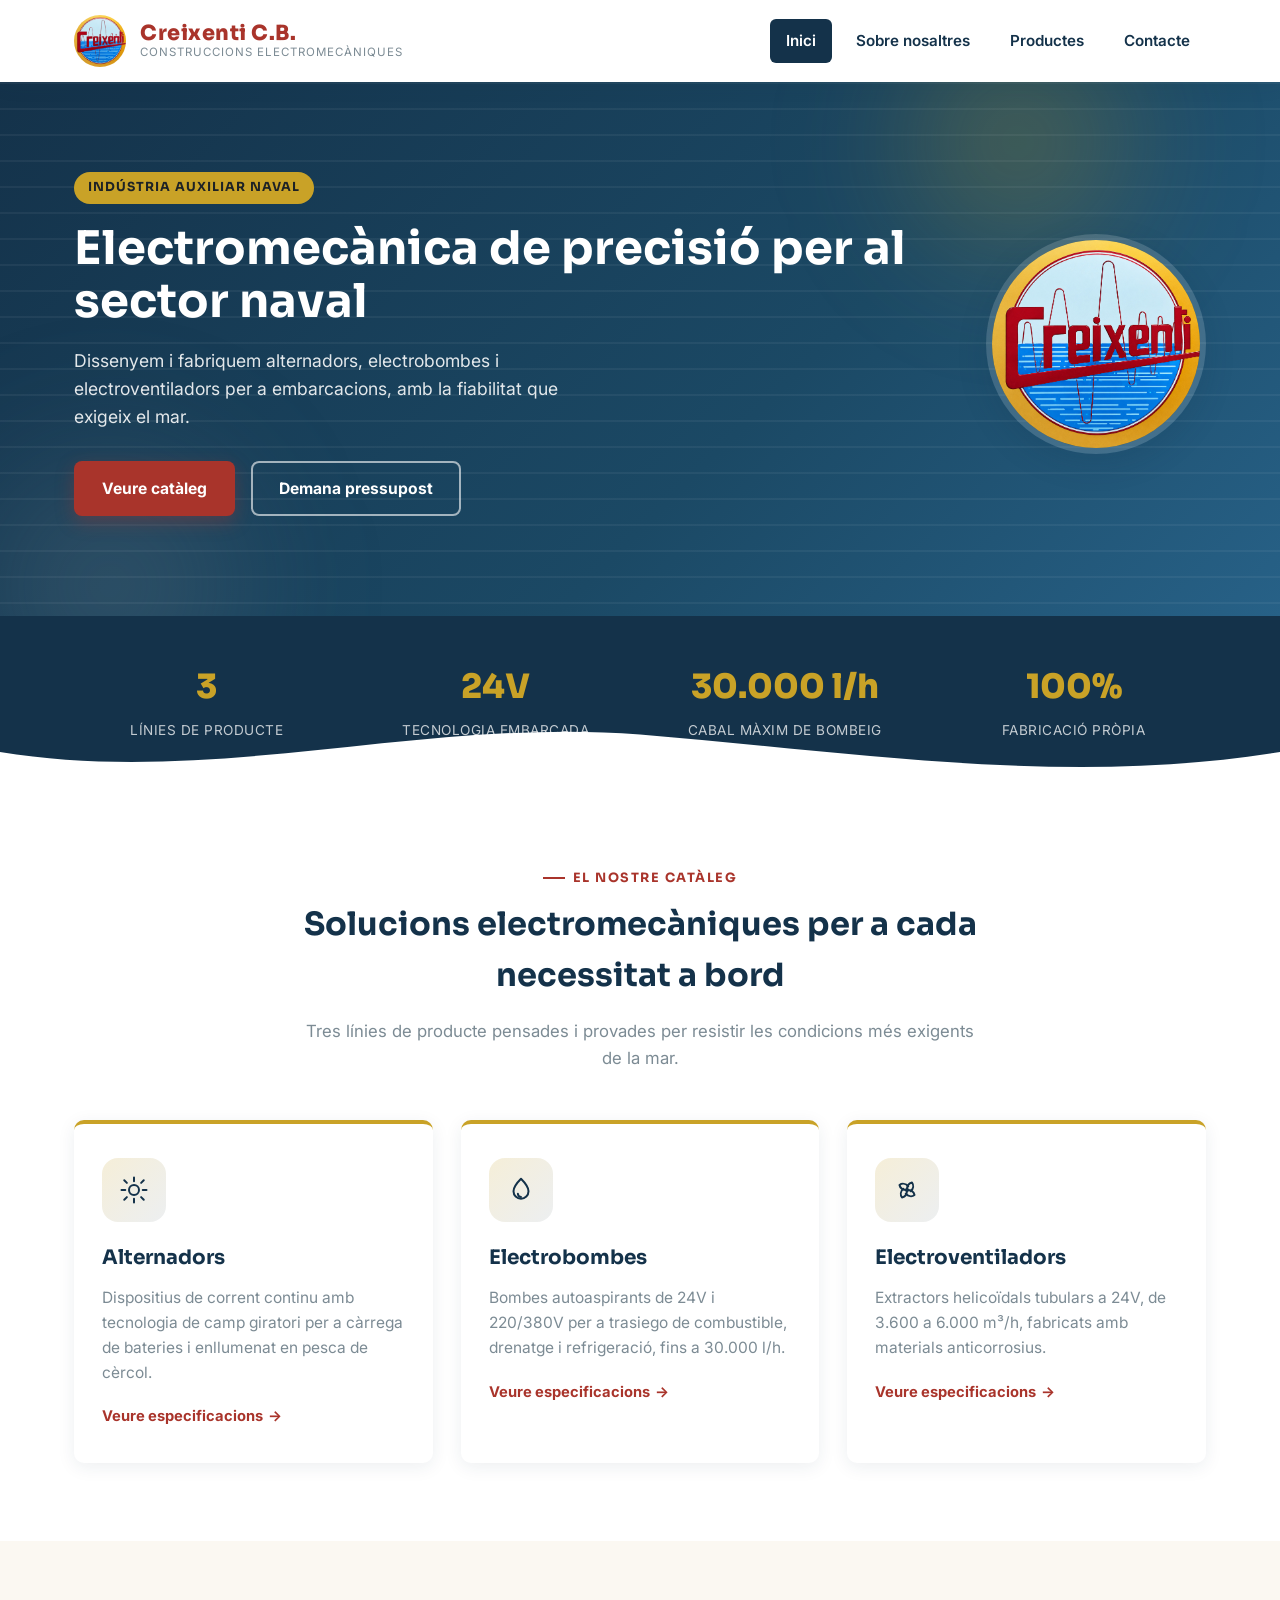
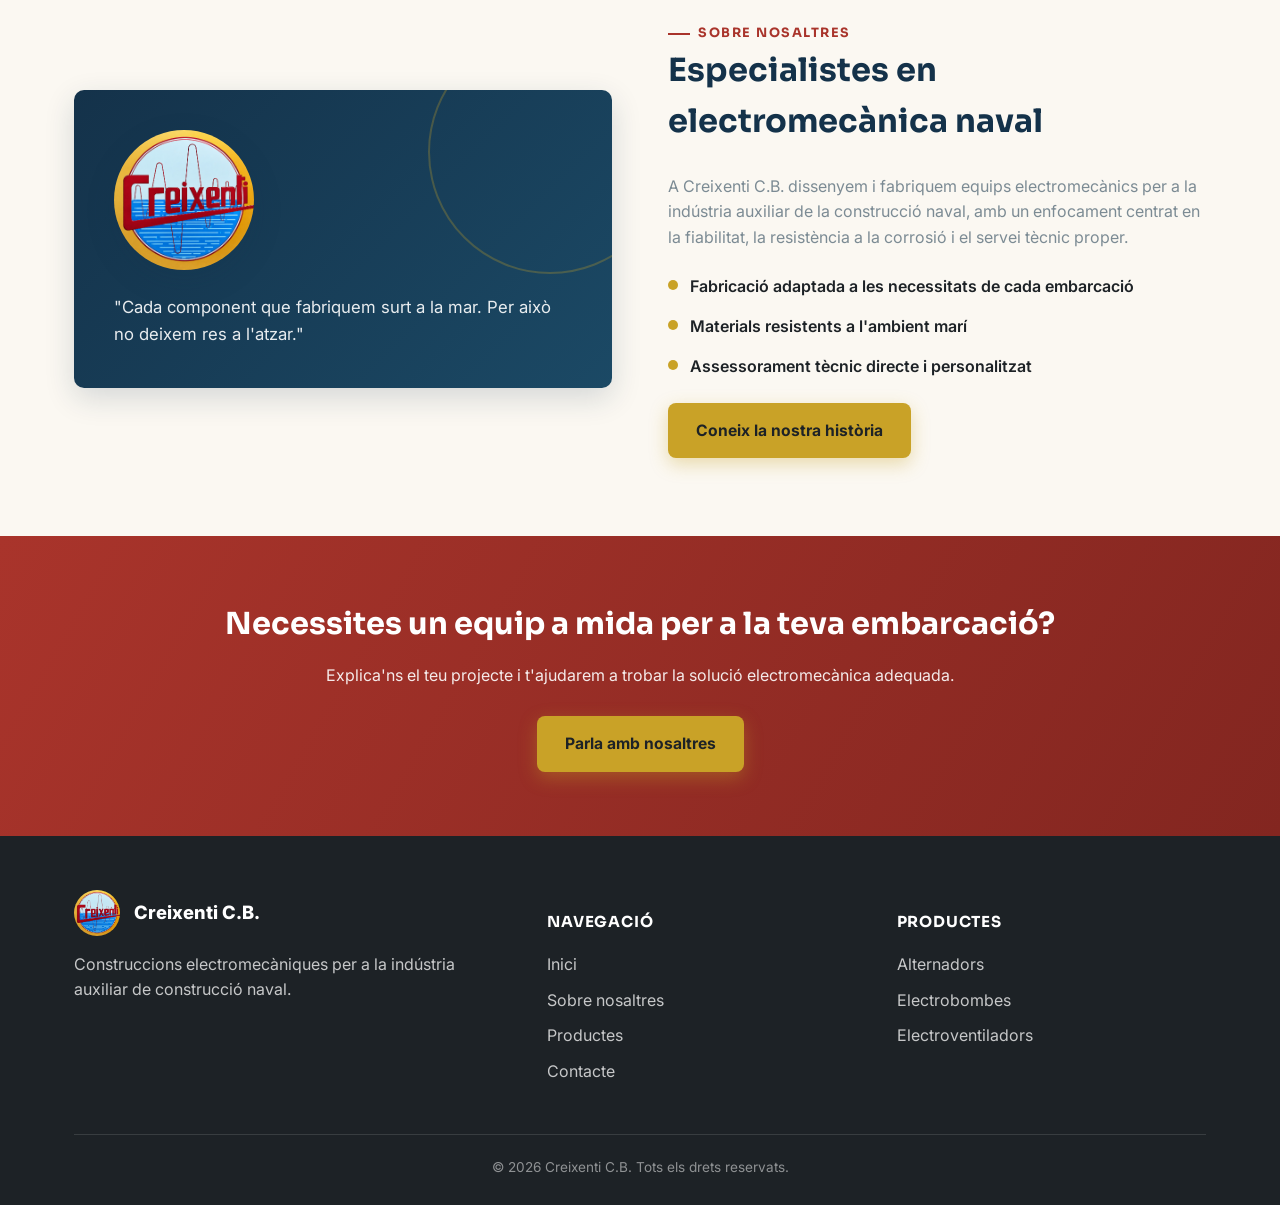
==== index.html @ 97d3668b "Crea la nova web de Creixenti C.B. Web estatica amb Inici, Sobre nosaltres, Productes i Contacte, am" ====
<!DOCTYPE html>
<html lang="ca" class="no-js">
<head>
<meta charset="UTF-8">
<script>document.documentElement.classList.replace("no-js","js");</script>
<meta name="viewport" content="width=device-width, initial-scale=1.0">
<title>Creixenti C.B. — Construccions Electromecàniques per a la Indústria Naval</title>
<meta name="description" content="Creixenti C.B. dissenya i fabrica alternadors, electrobombes i electroventiladors per a la indústria auxiliar de construcció naval.">
<link rel="icon" href="images/logo-creixenticb.jpeg">
<link rel="preconnect" href="https://fonts.googleapis.com">
<link rel="preconnect" href="https://fonts.gstatic.com" crossorigin>
<link href="https://fonts.googleapis.com/css2?family=Sora:wght@600;700;800&family=Inter:wght@400;500;600;700&display=swap" rel="stylesheet">
<link rel="stylesheet" href="css/styles.css">
</head>
<body>

<header class="site-header">
  <div class="container">
    <a href="index.html" class="brand">
      <img src="images/logo-creixenticb.jpeg" alt="Logotip Creixenti C.B.">
      <span class="brand-text">
        <span class="brand-name">Creixenti C.B.</span>
        <span class="brand-tagline">Construccions Electromecàniques</span>
      </span>
    </a>
    <nav class="main-nav">
      <a href="index.html" class="active">Inici</a>
      <a href="sobre-nosaltres.html">Sobre nosaltres</a>
      <a href="productes.html">Productes</a>
      <a href="contacte.html">Contacte</a>
    </nav>
    <button class="nav-toggle" aria-label="Obrir menú">
      <span></span><span></span><span></span>
    </button>
  </div>
</header>
<div class="nav-overlay"></div>

<section class="hero">
  <div class="hero-blob hero-blob-gold"></div>
  <div class="hero-blob hero-blob-blue"></div>
  <div class="container">
    <div class="hero-content">
      <span class="hero-eyebrow">Indústria auxiliar naval</span>
      <h1>Electromecànica de precisió per al sector naval</h1>
      <p>Dissenyem i fabriquem alternadors, electrobombes i electroventiladors per a embarcacions, amb la fiabilitat que exigeix el mar.</p>
      <div style="display:flex; gap:16px; flex-wrap:wrap;">
        <a href="productes.html" class="btn btn-primary">Veure catàleg</a>
        <a href="contacte.html" class="btn btn-secondary">Demana pressupost</a>
      </div>
    </div>
    <div class="hero-logo-wrap">
      <img src="images/logo-creixenticb.jpeg" alt="Creixenti C.B.">
    </div>
  </div>
</section>

<div class="stats">
  <div class="container">
    <div>
      <div class="stat-number">3</div>
      <div class="stat-label">Línies de producte</div>
    </div>
    <div>
      <div class="stat-number">24V</div>
      <div class="stat-label">Tecnologia embarcada</div>
    </div>
    <div>
      <div class="stat-number">30.000 l/h</div>
      <div class="stat-label">Cabal màxim de bombeig</div>
    </div>
    <div>
      <div class="stat-number">100%</div>
      <div class="stat-label">Fabricació pròpia</div>
    </div>
  </div>
  <div class="wave-divider">
    <svg viewBox="0 0 1440 80" preserveAspectRatio="none"><path d="M0,40 C240,80 480,0 720,20 C960,40 1200,80 1440,40 L1440,80 L0,80 Z" fill="#FFFFFF"></path></svg>
  </div>
</div>

<section class="section-alt">
  <div class="container">
    <div class="section-header reveal">
      <span class="section-eyebrow">El nostre catàleg</span>
      <h2>Solucions electromecàniques per a cada necessitat a bord</h2>
      <p>Tres línies de producte pensades i provades per resistir les condicions més exigents de la mar.</p>
    </div>
    <div class="grid-3">

      <div class="card reveal">
        <div class="icon-badge">
          <svg class="card-icon" viewBox="0 0 24 24" fill="none" stroke="currentColor" stroke-width="1.6" stroke-linecap="round" stroke-linejoin="round">
            <circle cx="12" cy="12" r="4"></circle>
            <path d="M12 2v3M12 19v3M4.2 4.2l2.1 2.1M17.7 17.7l2.1 2.1M2 12h3M19 12h3M4.2 19.8l2.1-2.1M17.7 6.3l2.1-2.1"></path>
          </svg>
        </div>
        <h3>Alternadors</h3>
        <p>Dispositius de corrent continu amb tecnologia de camp giratori per a càrrega de bateries i enllumenat en pesca de cèrcol.</p>
        <a href="productes.html#alternadors" class="card-link">Veure especificacions <span class="arrow">→</span></a>
      </div>

      <div class="card reveal">
        <div class="icon-badge">
          <svg class="card-icon" viewBox="0 0 24 24" fill="none" stroke="currentColor" stroke-width="1.6" stroke-linecap="round" stroke-linejoin="round">
            <path d="M12 3c-3 3-6 6.2-6 10a6 6 0 0 0 12 0c0-3.8-3-7-6-10Z"></path>
            <path d="M9.5 15a2.5 2.5 0 0 0 2.5 2.5"></path>
          </svg>
        </div>
        <h3>Electrobombes</h3>
        <p>Bombes autoaspirants de 24V i 220/380V per a trasiego de combustible, drenatge i refrigeració, fins a 30.000 l/h.</p>
        <a href="productes.html#electrobombes" class="card-link">Veure especificacions <span class="arrow">→</span></a>
      </div>

      <div class="card reveal">
        <div class="icon-badge">
          <svg class="card-icon" viewBox="0 0 24 24" fill="none" stroke="currentColor" stroke-width="1.6" stroke-linecap="round" stroke-linejoin="round">
            <circle cx="12" cy="12" r="1.6" fill="currentColor" stroke="none"></circle>
            <path d="M12 12c0-3 1.5-5.5 4-6 1.5 2 1.2 5-1 7"></path>
            <path d="M12 12c-3 0-5.5-1.5-6-4 2-1.5 5-1.2 7 1"></path>
            <path d="M12 12c0 3-1.5 5.5-4 6-1.5-2-1.2-5 1-7"></path>
            <path d="M12 12c3 0 5.5 1.5 6 4-2 1.5-5 1.2-7-1"></path>
          </svg>
        </div>
        <h3>Electroventiladors</h3>
        <p>Extractors helicoïdals tubulars a 24V, de 3.600 a 6.000 m³/h, fabricats amb materials anticorrosius.</p>
        <a href="productes.html#electroventiladors" class="card-link">Veure especificacions <span class="arrow">→</span></a>
      </div>

    </div>
  </div>
</section>

<section>
  <div class="container two-col">
    <div class="panel-visual reveal">
      <img src="images/logo-creixenticb.jpeg" alt="Creixenti C.B." style="width:140px;height:140px;border-radius:50%;margin-bottom:24px;box-shadow:var(--shadow-strong);">
      <p style="color:rgba(255,255,255,0.9); font-size:1.05rem; margin:0;">"Cada component que fabriquem surt a la mar. Per això no deixem res a l'atzar."</p>
    </div>
    <div class="reveal">
      <span class="section-eyebrow">Sobre nosaltres</span>
      <h2>Especialistes en electromecànica naval</h2>
      <p>A Creixenti C.B. dissenyem i fabriquem equips electromecànics per a la indústria auxiliar de la construcció naval, amb un enfocament centrat en la fiabilitat, la resistència a la corrosió i el servei tècnic proper.</p>
      <ul class="feature-list">
        <li>Fabricació adaptada a les necessitats de cada embarcació</li>
        <li>Materials resistents a l'ambient marí</li>
        <li>Assessorament tècnic directe i personalitzat</li>
      </ul>
      <a href="sobre-nosaltres.html" class="btn btn-gold">Coneix la nostra història</a>
    </div>
  </div>
</section>

<div class="cta-banner">
  <div class="container">
    <h2>Necessites un equip a mida per a la teva embarcació?</h2>
    <p>Explica'ns el teu projecte i t'ajudarem a trobar la solució electromecànica adequada.</p>
    <a href="contacte.html" class="btn btn-gold">Parla amb nosaltres</a>
  </div>
</div>

<footer class="site-footer">
  <div class="container">
    <div class="footer-grid">
      <div>
        <div class="footer-brand">
          <img src="images/logo-creixenticb.jpeg" alt="Creixenti C.B.">
          <span>Creixenti C.B.</span>
        </div>
        <p>Construccions electromecàniques per a la indústria auxiliar de construcció naval.</p>
      </div>
      <div>
        <h4>Navegació</h4>
        <ul>
          <li><a href="index.html">Inici</a></li>
          <li><a href="sobre-nosaltres.html">Sobre nosaltres</a></li>
          <li><a href="productes.html">Productes</a></li>
          <li><a href="contacte.html">Contacte</a></li>
        </ul>
      </div>
      <div>
        <h4>Productes</h4>
        <ul>
          <li><a href="productes.html#alternadors">Alternadors</a></li>
          <li><a href="productes.html#electrobombes">Electrobombes</a></li>
          <li><a href="productes.html#electroventiladors">Electroventiladors</a></li>
        </ul>
      </div>
    </div>
    <div class="footer-bottom">
      &copy; <span id="year"></span> Creixenti C.B. Tots els drets reservats.
    </div>
  </div>
</footer>

<script src="js/script.js"></script>
<script>document.getElementById("year").textContent = new Date().getFullYear();</script>
</body>
</html>
---- css/styles.css ----
/* ============================================
   Creixenti C.B. — Estils globals
   Paleta extreta del logotip:
   Daurat #C9A227 · Vermell #A9342B · Blau #1B4965 · Gris #7C8B94
   ============================================ */

:root {
  --color-gold: #C9A227;
  --color-gold-dark: #A5821C;
  --color-red: #A9342B;
  --color-red-dark: #832620;
  --color-navy: #14324A;
  --color-navy-light: #1B4965;
  --color-grey: #7C8B94;
  --color-cream: #FBF8F2;
  --color-ink: #1D2226;
  --color-white: #FFFFFF;

  --font-base: "Inter", -apple-system, BlinkMacSystemFont, "Segoe UI", Roboto, Helvetica, Arial, sans-serif;
  --font-heading: "Sora", var(--font-base);

  --max-width: 1180px;
  --radius: 10px;
  --shadow: 0 4px 18px rgba(20, 50, 74, 0.08);
  --shadow-strong: 0 10px 30px rgba(20, 50, 74, 0.16);
}

* {
  box-sizing: border-box;
}

html {
  scroll-behavior: smooth;
}

body {
  margin: 0;
  font-family: var(--font-base);
  color: var(--color-ink);
  background: var(--color-cream);
  line-height: 1.6;
}

img {
  max-width: 100%;
  display: block;
}

h1, h2, h3, h4,
.brand-name, .stat-number,
.hero-eyebrow, .section-eyebrow, .product-tag {
  font-family: var(--font-heading);
}

@media (prefers-reduced-motion: reduce) {
  * {
    animation-duration: 0.001ms !important;
    animation-iteration-count: 1 !important;
    transition-duration: 0.001ms !important;
    scroll-behavior: auto !important;
  }
}

a {
  color: inherit;
}

.container {
  width: 100%;
  max-width: var(--max-width);
  margin: 0 auto;
  padding: 0 24px;
}

/* ---------- Header ---------- */

.site-header {
  position: sticky;
  top: 0;
  z-index: 100;
  background: var(--color-white);
  box-shadow: var(--shadow);
  transition: box-shadow 0.25s ease;
}

.site-header.scrolled {
  box-shadow: 0 10px 28px rgba(20, 50, 74, 0.16);
}

.site-header .container {
  display: flex;
  align-items: center;
  justify-content: space-between;
  height: 82px;
  transition: height 0.25s ease;
}

.site-header.scrolled .container {
  height: 68px;
}

.brand {
  display: flex;
  align-items: center;
  gap: 14px;
  text-decoration: none;
  color: var(--color-navy);
}

.brand img {
  height: 52px;
  width: 52px;
  border-radius: 50%;
  object-fit: cover;
}

.brand-text {
  display: flex;
  flex-direction: column;
  line-height: 1.15;
}

.brand-name {
  font-weight: 800;
  font-size: 1.3rem;
  color: var(--color-red);
  letter-spacing: 0.5px;
}

.brand-tagline {
  font-size: 0.72rem;
  color: var(--color-grey);
  text-transform: uppercase;
  letter-spacing: 1px;
}

.main-nav {
  display: flex;
  gap: 8px;
}

.main-nav a {
  text-decoration: none;
  font-weight: 600;
  font-size: 0.95rem;
  color: var(--color-navy);
  padding: 10px 16px;
  border-radius: 6px;
  transition: background 0.2s ease, color 0.2s ease;
}

.main-nav a:hover,
.main-nav a.active {
  background: var(--color-navy);
  color: var(--color-white);
}

.nav-toggle {
  display: none;
  flex-direction: column;
  gap: 5px;
  background: none;
  border: none;
  cursor: pointer;
  padding: 8px;
  z-index: 111;
}

.nav-toggle span {
  width: 26px;
  height: 3px;
  background: var(--color-navy);
  border-radius: 2px;
  transition: transform 0.25s ease, opacity 0.2s ease;
}

.nav-toggle.active span:nth-child(1) {
  transform: translateY(8px) rotate(45deg);
}

.nav-toggle.active span:nth-child(2) {
  opacity: 0;
}

.nav-toggle.active span:nth-child(3) {
  transform: translateY(-8px) rotate(-45deg);
}

.nav-overlay {
  position: fixed;
  inset: 0;
  background: rgba(14, 32, 46, 0.5);
  opacity: 0;
  pointer-events: none;
  transition: opacity 0.25s ease;
  z-index: 105;
}

.nav-overlay.visible {
  opacity: 1;
  pointer-events: auto;
}

body.nav-locked {
  overflow: hidden;
}

/* ---------- Hero ---------- */

.hero {
  background: linear-gradient(135deg, var(--color-navy) 0%, var(--color-navy-light) 60%, #276187 100%);
  color: var(--color-white);
  padding: 90px 0 100px;
  position: relative;
  overflow: hidden;
}

.hero::after {
  content: "";
  position: absolute;
  inset: 0;
  background-image:
    repeating-linear-gradient(180deg, rgba(255,255,255,0.05) 0px, rgba(255,255,255,0.05) 2px, transparent 2px, transparent 26px);
  pointer-events: none;
}

.hero .container {
  position: relative;
  z-index: 1;
  display: flex;
  align-items: center;
  gap: 56px;
  flex-wrap: wrap;
}

.hero-blob {
  position: absolute;
  border-radius: 50%;
  filter: blur(60px);
  z-index: 0;
  pointer-events: none;
}

.hero-blob-gold {
  width: 320px;
  height: 320px;
  top: -100px;
  right: 8%;
  background: radial-gradient(circle, rgba(201, 162, 39, 0.35), transparent 70%);
}

.hero-blob-blue {
  width: 380px;
  height: 380px;
  bottom: -160px;
  left: -80px;
  background: radial-gradient(circle, rgba(124, 139, 148, 0.3), transparent 70%);
}

.hero-content {
  flex: 1 1 420px;
}

.hero-eyebrow {
  display: inline-block;
  background: var(--color-gold);
  color: var(--color-ink);
  font-weight: 700;
  font-size: 0.78rem;
  text-transform: uppercase;
  letter-spacing: 1px;
  padding: 6px 14px;
  border-radius: 30px;
  margin-bottom: 18px;
}

.hero h1 {
  font-size: clamp(2rem, 4.2vw, 2.9rem);
  line-height: 1.15;
  margin: 0 0 18px;
}

.hero p {
  font-size: 1.1rem;
  color: rgba(255,255,255,0.88);
  max-width: 540px;
  margin: 0 0 30px;
}

.hero-logo-wrap {
  flex: 0 0 auto;
  display: flex;
  align-items: center;
  justify-content: center;
}

.hero-logo-wrap img {
  width: 220px;
  height: 220px;
  border-radius: 50%;
  object-fit: cover;
  box-shadow: var(--shadow-strong);
  border: 6px solid rgba(255,255,255,0.15);
}

/* ---------- Buttons ---------- */

.btn {
  display: inline-flex;
  align-items: center;
  gap: 8px;
  padding: 13px 26px;
  border-radius: 8px;
  font-weight: 700;
  text-decoration: none;
  font-size: 0.98rem;
  border: 2px solid transparent;
  cursor: pointer;
  transition: transform 0.15s ease, box-shadow 0.15s ease, background 0.15s ease;
}

.btn:hover {
  transform: translateY(-2px);
}

.btn-primary {
  background: var(--color-red);
  color: var(--color-white);
  box-shadow: 0 6px 18px rgba(169, 52, 43, 0.35);
}

.btn-primary:hover {
  background: var(--color-red-dark);
}

.btn-secondary {
  background: transparent;
  color: var(--color-white);
  border-color: rgba(255,255,255,0.6);
}

.btn-secondary:hover {
  background: rgba(255,255,255,0.12);
}

.btn-gold {
  background: var(--color-gold);
  color: var(--color-ink);
  box-shadow: 0 6px 18px rgba(201, 162, 39, 0.35);
}

.btn-gold:hover {
  background: var(--color-gold-dark);
}

/* ---------- Sections ---------- */

section {
  padding: 78px 0;
}

.section-alt {
  background: var(--color-white);
}

.section-header {
  text-align: center;
  max-width: 680px;
  margin: 0 auto 48px;
}

.section-eyebrow {
  color: var(--color-red);
  font-weight: 700;
  text-transform: uppercase;
  letter-spacing: 1.5px;
  font-size: 0.8rem;
}

.section-header h2 {
  font-size: 2rem;
  color: var(--color-navy);
  margin: 10px 0 14px;
}

.section-header p {
  color: var(--color-grey);
  font-size: 1.05rem;
}

.section-eyebrow::before {
  content: "";
  display: inline-block;
  width: 22px;
  height: 2px;
  margin-right: 8px;
  vertical-align: middle;
  background: currentColor;
}

/* ---------- Wave dividers ---------- */

.wave-divider {
  position: absolute;
  left: 0;
  right: 0;
  bottom: -1px;
  line-height: 0;
  z-index: 1;
  pointer-events: none;
}

.wave-divider svg {
  width: 100%;
  height: 70px;
  display: block;
}

/* ---------- Scroll reveal ---------- */

.reveal {
  transition: opacity 0.7s ease, transform 0.7s ease;
}

html.js .reveal {
  opacity: 0;
  transform: translateY(28px);
}

html.js .reveal.is-visible {
  opacity: 1;
  transform: none;
}

.grid-3 .reveal:nth-child(2),
.values-grid .reveal:nth-child(2) { transition-delay: 0.08s; }
.grid-3 .reveal:nth-child(3),
.values-grid .reveal:nth-child(3) { transition-delay: 0.16s; }
.values-grid .reveal:nth-child(4) { transition-delay: 0.24s; }
.values-grid .reveal:nth-child(5) { transition-delay: 0.32s; }
.values-grid .reveal:nth-child(6) { transition-delay: 0.4s; }

/* ---------- Cards ---------- */

.grid-3 {
  display: grid;
  grid-template-columns: repeat(3, 1fr);
  gap: 28px;
}

.card {
  background: var(--color-white);
  border-radius: var(--radius);
  padding: 34px 28px;
  box-shadow: var(--shadow);
  transition: transform 0.2s ease, box-shadow 0.2s ease;
  border-top: 4px solid var(--color-gold);
}

.card:hover {
  transform: translateY(-6px);
  box-shadow: var(--shadow-strong);
}

.icon-badge {
  width: 64px;
  height: 64px;
  border-radius: 16px;
  background: linear-gradient(135deg, rgba(201, 162, 39, 0.18), rgba(20, 50, 74, 0.08));
  display: flex;
  align-items: center;
  justify-content: center;
  margin-bottom: 20px;
  transition: transform 0.3s ease;
}

.card:hover .icon-badge {
  transform: scale(1.08) rotate(-4deg);
}

.card-icon {
  width: 30px;
  height: 30px;
  color: var(--color-navy);
}

.card h3 {
  color: var(--color-navy);
  font-size: 1.25rem;
  margin: 0 0 12px;
}

.card p {
  color: var(--color-grey);
  margin: 0 0 18px;
  font-size: 0.97rem;
}

.card-link {
  display: inline-flex;
  align-items: center;
  gap: 5px;
  font-weight: 700;
  color: var(--color-red);
  text-decoration: none;
  font-size: 0.92rem;
}

.card-link:hover {
  text-decoration: underline;
}

.card-link .arrow {
  display: inline-block;
  transition: transform 0.2s ease;
}

.card-link:hover .arrow {
  transform: translateX(5px);
}

/* ---------- Stats strip ---------- */

.stats {
  position: relative;
  overflow: hidden;
  background: var(--color-navy);
  color: var(--color-white);
  padding: 44px 0;
}

.stats .container {
  display: grid;
  grid-template-columns: repeat(4, 1fr);
  gap: 24px;
  text-align: center;
}

.stat-number {
  font-size: 2.1rem;
  font-weight: 800;
  color: var(--color-gold);
}

.stat-label {
  font-size: 0.85rem;
  color: rgba(255,255,255,0.75);
  text-transform: uppercase;
  letter-spacing: 0.5px;
  margin-top: 6px;
}

/* ---------- About preview / two-column ---------- */

.two-col {
  display: flex;
  align-items: center;
  gap: 56px;
  flex-wrap: wrap;
}

.two-col > * {
  flex: 1 1 420px;
}

.two-col h2 {
  color: var(--color-navy);
  font-size: 2rem;
  margin-top: 0;
}

.two-col p {
  color: var(--color-grey);
}

.feature-list {
  list-style: none;
  margin: 24px 0;
  padding: 0;
}

.feature-list li {
  display: flex;
  align-items: flex-start;
  gap: 12px;
  margin-bottom: 14px;
  font-weight: 600;
  color: var(--color-ink);
}

.feature-list li::before {
  content: "";
  flex: 0 0 auto;
  width: 10px;
  height: 10px;
  margin-top: 6px;
  border-radius: 50%;
  background: var(--color-gold);
}

.panel-visual {
  position: relative;
  overflow: hidden;
  background: linear-gradient(135deg, var(--color-navy), var(--color-navy-light));
  border-radius: var(--radius);
  padding: 40px;
  color: var(--color-white);
  box-shadow: var(--shadow-strong);
}

.panel-visual::after {
  content: "";
  position: absolute;
  top: -60px;
  right: -60px;
  width: 240px;
  height: 240px;
  border: 2px solid rgba(201, 162, 39, 0.28);
  border-radius: 50%;
  pointer-events: none;
}

.panel-visual > * {
  position: relative;
  z-index: 1;
}

/* ---------- CTA banner ---------- */

.cta-banner {
  background: linear-gradient(120deg, var(--color-red), var(--color-red-dark));
  color: var(--color-white);
  text-align: center;
  padding: 64px 0;
}

.cta-banner h2 {
  font-size: 1.9rem;
  margin: 0 0 14px;
}

.cta-banner p {
  color: rgba(255,255,255,0.9);
  margin: 0 0 28px;
}

/* ---------- Page header (subpages) ---------- */

.page-header {
  position: relative;
  overflow: hidden;
  background: linear-gradient(135deg, var(--color-navy), var(--color-navy-light));
  color: var(--color-white);
  padding: 62px 0;
  text-align: center;
}

.page-header .section-eyebrow {
  color: var(--color-gold);
}

.page-header h1 {
  font-size: 2.2rem;
  margin: 10px 0 12px;
}

.page-header p {
  color: rgba(255,255,255,0.85);
  max-width: 620px;
  margin: 0 auto;
}

.breadcrumb {
  font-size: 0.85rem;
  color: rgba(255,255,255,0.7);
  margin-bottom: 14px;
}

.breadcrumb a {
  color: var(--color-gold);
  text-decoration: none;
}

/* ---------- Product blocks ---------- */

.product-block {
  display: flex;
  gap: 48px;
  align-items: center;
  padding: 56px 0;
  flex-wrap: wrap;
  border-bottom: 1px solid rgba(124, 139, 148, 0.25);
}

.product-block:last-child {
  border-bottom: none;
}

.product-block.reverse {
  flex-direction: row-reverse;
}

.product-visual,
.product-info {
  flex: 1 1 420px;
}

.product-visual {
  position: relative;
  overflow: hidden;
  background: var(--color-white);
  border-radius: var(--radius);
  box-shadow: var(--shadow);
  padding: 40px;
  display: flex;
  align-items: center;
  justify-content: center;
  border: 1px solid rgba(124,139,148,0.18);
}

.product-visual::before {
  content: "";
  position: absolute;
  width: 220px;
  height: 220px;
  border-radius: 50%;
  background: radial-gradient(circle, rgba(201, 162, 39, 0.18), transparent 70%);
  z-index: 0;
}

.product-visual svg {
  position: relative;
  z-index: 1;
  width: 100%;
  max-width: 260px;
  height: auto;
  animation: floatY 4s ease-in-out infinite;
}

@keyframes floatY {
  0%, 100% { transform: translateY(0); }
  50% { transform: translateY(-10px); }
}

.product-tag {
  display: inline-block;
  background: rgba(201,162,39,0.15);
  color: var(--color-gold-dark);
  font-weight: 700;
  font-size: 0.75rem;
  text-transform: uppercase;
  letter-spacing: 1px;
  padding: 5px 12px;
  border-radius: 20px;
  margin-bottom: 14px;
}

.product-info h2 {
  color: var(--color-navy);
  font-size: 1.7rem;
  margin: 0 0 14px;
}

.product-info p {
  color: var(--color-grey);
  margin-bottom: 20px;
}

.spec-table {
  width: 100%;
  border-collapse: collapse;
  margin-top: 8px;
}

.spec-table tr {
  border-bottom: 1px solid rgba(124,139,148,0.2);
}

.spec-table td {
  padding: 10px 0;
  font-size: 0.95rem;
}

.spec-table td:first-child {
  color: var(--color-grey);
  font-weight: 600;
  width: 45%;
}

.spec-table td:last-child {
  color: var(--color-ink);
  font-weight: 700;
}

/* ---------- Values grid (about page) ---------- */

.values-grid {
  display: grid;
  grid-template-columns: repeat(3, 1fr);
  gap: 24px;
}

.value-card {
  text-align: center;
  padding: 30px 20px;
}

.value-card .card-icon {
  margin: 0 auto 18px;
}

/* ---------- Contact ---------- */

.contact-layout {
  display: grid;
  grid-template-columns: 1.1fr 1.4fr;
  gap: 48px;
  align-items: start;
}

.contact-info-card {
  background: var(--color-navy);
  color: var(--color-white);
  border-radius: var(--radius);
  padding: 40px 32px;
  box-shadow: var(--shadow-strong);
}

.contact-info-card h3 {
  color: var(--color-gold);
  margin-top: 0;
}

.contact-item {
  display: flex;
  gap: 14px;
  margin-bottom: 22px;
  align-items: flex-start;
}

.contact-item .icon {
  flex: 0 0 auto;
  width: 22px;
  height: 22px;
  color: var(--color-gold);
  margin-top: 3px;
}

.contact-item strong {
  display: block;
  font-size: 0.85rem;
  text-transform: uppercase;
  letter-spacing: 0.5px;
  color: rgba(255,255,255,0.65);
  margin-bottom: 3px;
}

.contact-form {
  background: var(--color-white);
  border-radius: var(--radius);
  box-shadow: var(--shadow);
  padding: 40px;
}

.form-row {
  display: grid;
  grid-template-columns: 1fr 1fr;
  gap: 18px;
}

.form-group {
  margin-bottom: 20px;
}

.form-group label {
  display: block;
  font-weight: 600;
  font-size: 0.9rem;
  margin-bottom: 7px;
  color: var(--color-navy);
}

.form-group input,
.form-group textarea,
.form-group select {
  width: 100%;
  padding: 12px 14px;
  border: 1.5px solid rgba(124,139,148,0.35);
  border-radius: 7px;
  font-family: inherit;
  font-size: 0.95rem;
  background: var(--color-cream);
  transition: border-color 0.2s ease;
}

.form-group input:focus,
.form-group textarea:focus,
.form-group select:focus {
  outline: none;
  border-color: var(--color-navy-light);
}

.form-note {
  font-size: 0.82rem;
  color: var(--color-grey);
  margin-top: 6px;
}

.form-success {
  display: none;
  background: rgba(201,162,39,0.15);
  border: 1.5px solid var(--color-gold);
  color: var(--color-gold-dark);
  padding: 14px 18px;
  border-radius: 8px;
  font-weight: 600;
  margin-bottom: 20px;
}

.form-success.visible {
  display: block;
}

.map-embed {
  border-radius: var(--radius);
  overflow: hidden;
  box-shadow: var(--shadow);
  margin-top: 28px;
}

.map-embed iframe {
  width: 100%;
  height: 320px;
  border: 0;
  display: block;
}

/* ---------- Footer ---------- */

.site-footer {
  background: var(--color-ink);
  color: rgba(255,255,255,0.75);
  padding: 54px 0 26px;
}

.footer-grid {
  display: grid;
  grid-template-columns: 1.4fr 1fr 1fr;
  gap: 40px;
  margin-bottom: 40px;
}

.footer-brand {
  display: flex;
  gap: 14px;
  align-items: center;
  margin-bottom: 14px;
}

.footer-brand img {
  height: 46px;
  width: 46px;
  border-radius: 50%;
}

.footer-brand span {
  font-weight: 800;
  font-size: 1.15rem;
  color: var(--color-white);
}

.site-footer h4 {
  color: var(--color-white);
  font-size: 0.95rem;
  text-transform: uppercase;
  letter-spacing: 0.8px;
  margin-bottom: 18px;
}

.site-footer ul {
  list-style: none;
  padding: 0;
  margin: 0;
}

.site-footer ul li {
  margin-bottom: 10px;
}

.site-footer a {
  text-decoration: none;
  color: rgba(255,255,255,0.75);
  transition: color 0.2s ease;
}

.site-footer a:hover {
  color: var(--color-gold);
}

.footer-bottom {
  border-top: 1px solid rgba(255,255,255,0.12);
  padding-top: 22px;
  text-align: center;
  font-size: 0.85rem;
  color: rgba(255,255,255,0.5);
}

/* ---------- Responsive ---------- */

@media (max-width: 900px) {
  .grid-3,
  .values-grid {
    grid-template-columns: 1fr 1fr;
  }

  .contact-layout {
    grid-template-columns: 1fr;
  }

  .footer-grid {
    grid-template-columns: 1fr 1fr;
  }
}

@media (max-width: 760px) {
  .main-nav {
    position: fixed;
    top: 0;
    right: 0;
    height: 100vh;
    width: min(78vw, 320px);
    background: var(--color-white);
    flex-direction: column;
    align-items: flex-start;
    padding: 110px 30px 40px;
    box-shadow: -10px 0 30px rgba(20, 50, 74, 0.2);
    transform: translateX(100%);
    transition: transform 0.3s ease;
    z-index: 108;
  }

  .main-nav.open {
    transform: translateX(0);
  }

  .main-nav a {
    width: 100%;
    font-size: 1.05rem;
    padding: 14px 8px;
    border-bottom: 1px solid rgba(124, 139, 148, 0.18);
    border-radius: 0;
  }

  .main-nav a:hover,
  .main-nav a.active {
    background: none;
    color: var(--color-red);
  }

  .nav-toggle {
    display: flex;
  }

  .hero h1 {
    font-size: 2rem;
  }

  .hero .container {
    flex-direction: column-reverse;
    text-align: center;
  }

  .hero p {
    margin-left: auto;
    margin-right: auto;
  }

  .stats .container {
    grid-template-columns: 1fr 1fr;
  }

  .grid-3,
  .values-grid,
  .footer-grid {
    grid-template-columns: 1fr;
  }

  .two-col {
    flex-direction: column;
  }

  .product-block,
  .product-block.reverse {
    flex-direction: column;
  }

  .form-row {
    grid-template-columns: 1fr;
  }
}
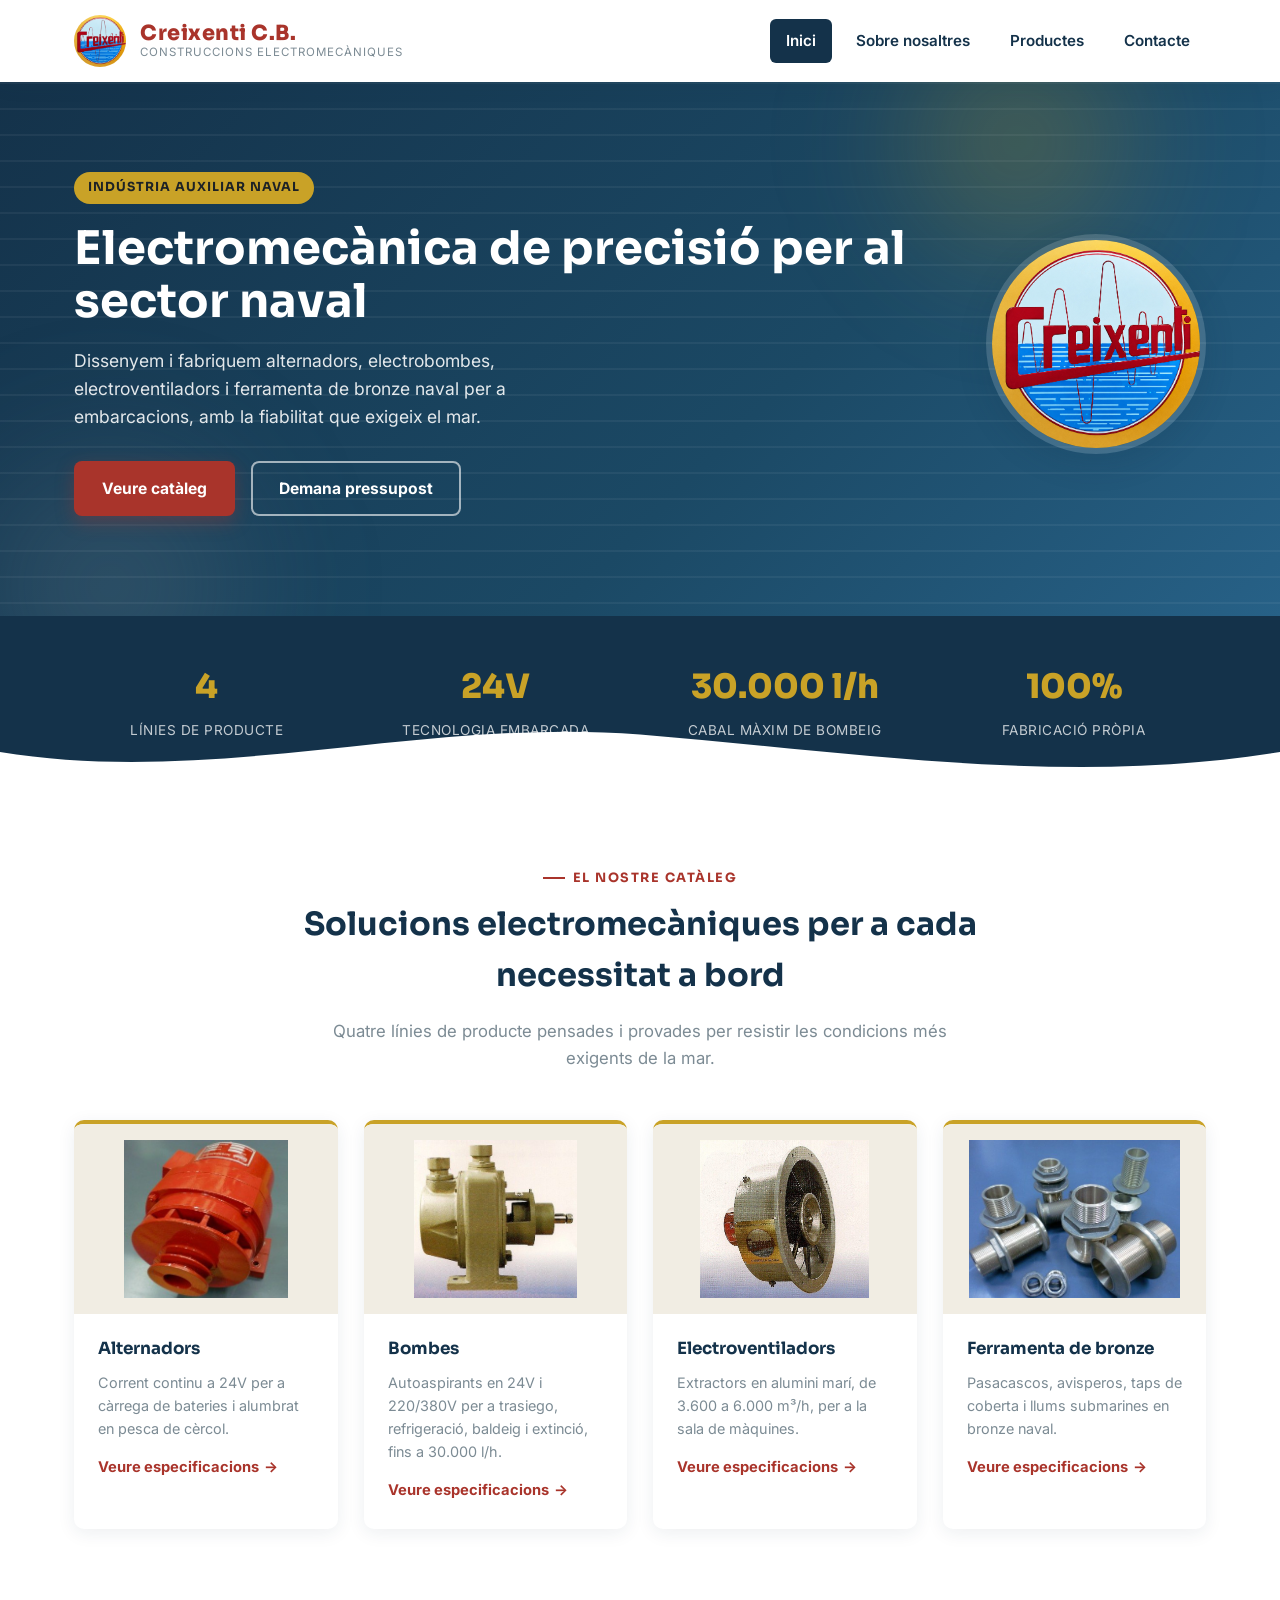
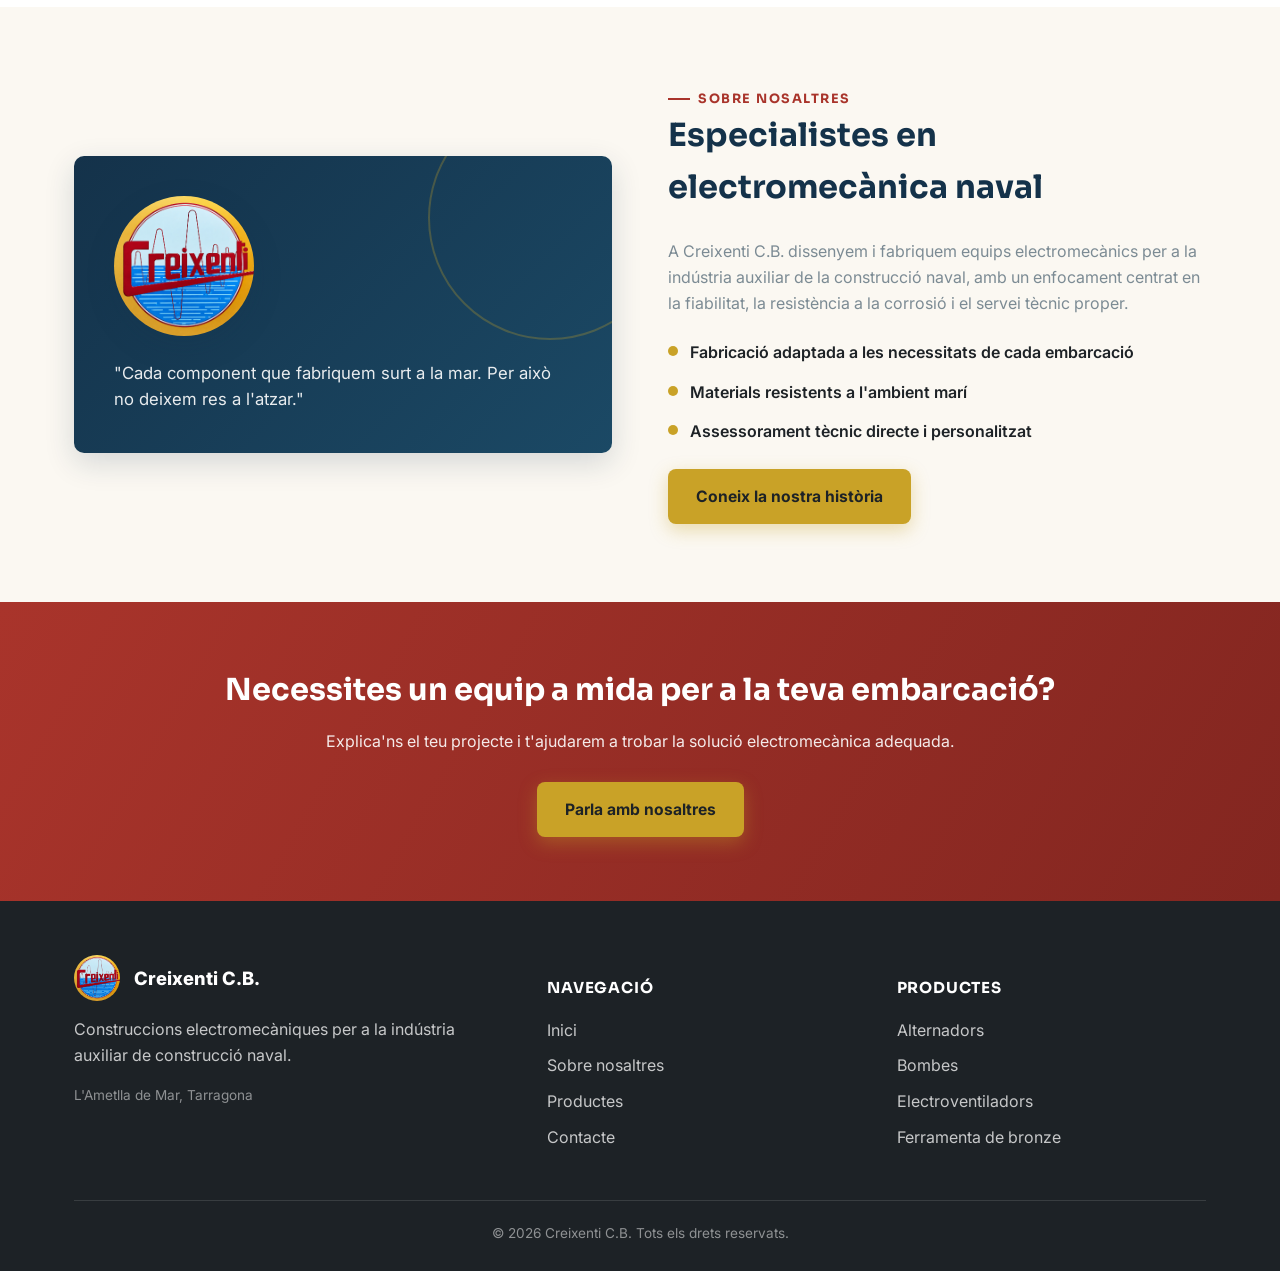
==== commit 15871ea4: "Amplia el catàleg amb fotos reals de producte extretes del PDF de l'empresa Afegeix la gamma complet" ====
--- a/index.html
+++ b/index.html
@@ -5,7 +5,7 @@
 <script>document.documentElement.classList.replace("no-js","js");</script>
 <meta name="viewport" content="width=device-width, initial-scale=1.0">
 <title>Creixenti C.B. — Construccions Electromecàniques per a la Indústria Naval</title>
-<meta name="description" content="Creixenti C.B. dissenya i fabrica alternadors, electrobombes i electroventiladors per a la indústria auxiliar de construcció naval.">
+<meta name="description" content="Creixenti C.B. dissenya i fabrica alternadors, electrobombes, electroventiladors i ferramenta de bronze naval per a la indústria auxiliar de construcció naval.">
 <link rel="icon" href="images/logo-creixenticb.jpeg">
 <link rel="preconnect" href="https://fonts.googleapis.com">
 <link rel="preconnect" href="https://fonts.gstatic.com" crossorigin>
@@ -43,7 +43,7 @@
     <div class="hero-content">
       <span class="hero-eyebrow">Indústria auxiliar naval</span>
       <h1>Electromecànica de precisió per al sector naval</h1>
-      <p>Dissenyem i fabriquem alternadors, electrobombes i electroventiladors per a embarcacions, amb la fiabilitat que exigeix el mar.</p>
+      <p>Dissenyem i fabriquem alternadors, electrobombes, electroventiladors i ferramenta de bronze naval per a embarcacions, amb la fiabilitat que exigeix el mar.</p>
       <div style="display:flex; gap:16px; flex-wrap:wrap;">
         <a href="productes.html" class="btn btn-primary">Veure catàleg</a>
         <a href="contacte.html" class="btn btn-secondary">Demana pressupost</a>
@@ -58,7 +58,7 @@
 <div class="stats">
   <div class="container">
     <div>
-      <div class="stat-number">3</div>
+      <div class="stat-number">4</div>
       <div class="stat-label">Línies de producte</div>
     </div>
     <div>
@@ -84,47 +84,44 @@
     <div class="section-header reveal">
       <span class="section-eyebrow">El nostre catàleg</span>
       <h2>Solucions electromecàniques per a cada necessitat a bord</h2>
-      <p>Tres línies de producte pensades i provades per resistir les condicions més exigents de la mar.</p>
+      <p>Quatre línies de producte pensades i provades per resistir les condicions més exigents de la mar.</p>
     </div>
-    <div class="grid-3">
+    <div class="grid-4">
 
-      <div class="card reveal">
-        <div class="icon-badge">
-          <svg class="card-icon" viewBox="0 0 24 24" fill="none" stroke="currentColor" stroke-width="1.6" stroke-linecap="round" stroke-linejoin="round">
-            <circle cx="12" cy="12" r="4"></circle>
-            <path d="M12 2v3M12 19v3M4.2 4.2l2.1 2.1M17.7 17.7l2.1 2.1M2 12h3M19 12h3M4.2 19.8l2.1-2.1M17.7 6.3l2.1-2.1"></path>
-          </svg>
+      <div class="product-photo-card reveal">
+        <div class="photo-frame"><img src="images/productes/alternador-jmv-3500-5000.jpg" alt="Alternador Creixenti"></div>
+        <div class="photo-body">
+          <h4>Alternadors</h4>
+          <p>Corrent continu a 24V per a càrrega de bateries i alumbrat en pesca de cèrcol.</p>
+          <a href="productes.html#alternadors" class="card-link">Veure especificacions <span class="arrow">→</span></a>
         </div>
-        <h3>Alternadors</h3>
-        <p>Dispositius de corrent continu amb tecnologia de camp giratori per a càrrega de bateries i enllumenat en pesca de cèrcol.</p>
-        <a href="productes.html#alternadors" class="card-link">Veure especificacions <span class="arrow">→</span></a>
       </div>
 
-      <div class="card reveal">
-        <div class="icon-badge">
-          <svg class="card-icon" viewBox="0 0 24 24" fill="none" stroke="currentColor" stroke-width="1.6" stroke-linecap="round" stroke-linejoin="round">
-            <path d="M12 3c-3 3-6 6.2-6 10a6 6 0 0 0 12 0c0-3.8-3-7-6-10Z"></path>
-            <path d="M9.5 15a2.5 2.5 0 0 0 2.5 2.5"></path>
-          </svg>
+      <div class="product-photo-card reveal">
+        <div class="photo-frame"><img src="images/productes/bomba-reus.jpg" alt="Bomba Creixenti"></div>
+        <div class="photo-body">
+          <h4>Bombes</h4>
+          <p>Autoaspirants en 24V i 220/380V per a trasiego, refrigeració, baldeig i extinció, fins a 30.000 l/h.</p>
+          <a href="productes.html#bombes" class="card-link">Veure especificacions <span class="arrow">→</span></a>
         </div>
-        <h3>Electrobombes</h3>
-        <p>Bombes autoaspirants de 24V i 220/380V per a trasiego de combustible, drenatge i refrigeració, fins a 30.000 l/h.</p>
-        <a href="productes.html#electrobombes" class="card-link">Veure especificacions <span class="arrow">→</span></a>
       </div>
 
-      <div class="card reveal">
-        <div class="icon-badge">
-          <svg class="card-icon" viewBox="0 0 24 24" fill="none" stroke="currentColor" stroke-width="1.6" stroke-linecap="round" stroke-linejoin="round">
-            <circle cx="12" cy="12" r="1.6" fill="currentColor" stroke="none"></circle>
-            <path d="M12 12c0-3 1.5-5.5 4-6 1.5 2 1.2 5-1 7"></path>
-            <path d="M12 12c-3 0-5.5-1.5-6-4 2-1.5 5-1.2 7 1"></path>
-            <path d="M12 12c0 3-1.5 5.5-4 6-1.5-2-1.2-5 1-7"></path>
-            <path d="M12 12c3 0 5.5 1.5 6 4-2 1.5-5 1.2-7-1"></path>
-          </svg>
+      <div class="product-photo-card reveal">
+        <div class="photo-frame"><img src="images/productes/electroventilador-tubular.jpg" alt="Electroventilador Creixenti"></div>
+        <div class="photo-body">
+          <h4>Electroventiladors</h4>
+          <p>Extractors en alumini marí, de 3.600 a 6.000 m³/h, per a la sala de màquines.</p>
+          <a href="productes.html#electroventiladors" class="card-link">Veure especificacions <span class="arrow">→</span></a>
         </div>
-        <h3>Electroventiladors</h3>
-        <p>Extractors helicoïdals tubulars a 24V, de 3.600 a 6.000 m³/h, fabricats amb materials anticorrosius.</p>
-        <a href="productes.html#electroventiladors" class="card-link">Veure especificacions <span class="arrow">→</span></a>
+      </div>
+
+      <div class="product-photo-card reveal">
+        <div class="photo-frame"><img src="images/productes/pasacascos-bronze.jpg" alt="Ferramenta de bronze naval Creixenti"></div>
+        <div class="photo-body">
+          <h4>Ferramenta de bronze</h4>
+          <p>Pasacascos, avisperos, taps de coberta i llums submarines en bronze naval.</p>
+          <a href="productes.html#bronze" class="card-link">Veure especificacions <span class="arrow">→</span></a>
+        </div>
       </div>
 
     </div>
@@ -168,6 +165,7 @@
           <span>Creixenti C.B.</span>
         </div>
         <p>Construccions electromecàniques per a la indústria auxiliar de construcció naval.</p>
+        <p class="footer-location">L'Ametlla de Mar, Tarragona</p>
       </div>
       <div>
         <h4>Navegació</h4>
@@ -182,8 +180,9 @@
         <h4>Productes</h4>
         <ul>
           <li><a href="productes.html#alternadors">Alternadors</a></li>
-          <li><a href="productes.html#electrobombes">Electrobombes</a></li>
+          <li><a href="productes.html#bombes">Bombes</a></li>
           <li><a href="productes.html#electroventiladors">Electroventiladors</a></li>
+          <li><a href="productes.html#bronze">Ferramenta de bronze</a></li>
         </ul>
       </div>
     </div>
--- a/css/styles.css
+++ b/css/styles.css
@@ -448,6 +448,12 @@
   gap: 28px;
 }
 
+.grid-4 {
+  display: grid;
+  grid-template-columns: repeat(4, 1fr);
+  gap: 26px;
+}
+
 .card {
   background: var(--color-white);
   border-radius: var(--radius);
@@ -792,6 +798,183 @@
   font-weight: 700;
 }
 
+.product-visual img {
+  position: relative;
+  z-index: 1;
+  width: 100%;
+  max-width: 280px;
+  height: auto;
+  border-radius: 6px;
+  animation: floatY 4s ease-in-out infinite;
+}
+
+/* ---------- Quick nav pills ---------- */
+
+.quick-nav {
+  display: flex;
+  flex-wrap: wrap;
+  gap: 10px;
+  justify-content: center;
+  margin-top: 26px;
+  position: relative;
+  z-index: 2;
+}
+
+.quick-nav a {
+  background: rgba(255, 255, 255, 0.1);
+  border: 1px solid rgba(255, 255, 255, 0.35);
+  color: var(--color-white);
+  padding: 8px 18px;
+  border-radius: 30px;
+  font-size: 0.85rem;
+  font-weight: 600;
+  text-decoration: none;
+  transition: background 0.2s ease, border-color 0.2s ease;
+}
+
+.quick-nav a:hover {
+  background: rgba(255, 255, 255, 0.22);
+  border-color: rgba(255, 255, 255, 0.6);
+}
+
+/* ---------- Category blocks & product photo cards ---------- */
+
+.category-block {
+  padding: 48px 0;
+  border-bottom: 1px solid rgba(124, 139, 148, 0.2);
+}
+
+.category-block:last-child {
+  border-bottom: none;
+}
+
+.category-header {
+  margin-bottom: 32px;
+}
+
+.category-header h2 {
+  color: var(--color-navy);
+  font-size: clamp(1.4rem, 2.6vw, 1.8rem);
+  margin: 10px 0 10px;
+}
+
+.category-header p {
+  color: var(--color-grey);
+  max-width: 640px;
+  margin: 0;
+}
+
+.category-sub {
+  color: var(--color-navy);
+  font-size: 1.05rem;
+  font-weight: 700;
+  margin: 36px 0 18px;
+}
+
+.category-sub:first-of-type {
+  margin-top: 0;
+}
+
+.product-grid {
+  display: grid;
+  grid-template-columns: repeat(3, 1fr);
+  gap: 26px;
+}
+
+.product-photo-card {
+  display: flex;
+  flex-direction: column;
+  background: var(--color-white);
+  border-radius: var(--radius);
+  box-shadow: var(--shadow);
+  border-top: 4px solid var(--color-gold);
+  overflow: hidden;
+  transition: transform 0.25s ease, box-shadow 0.25s ease;
+}
+
+.product-photo-card:hover {
+  transform: translateY(-6px);
+  box-shadow: var(--shadow-strong);
+}
+
+.product-photo-card .photo-frame {
+  background: #f1ede3;
+  height: 190px;
+  display: flex;
+  align-items: center;
+  justify-content: center;
+  padding: 16px;
+}
+
+.product-photo-card .photo-frame img {
+  max-width: 100%;
+  max-height: 100%;
+  object-fit: contain;
+}
+
+.product-photo-card .photo-body {
+  padding: 22px 24px 26px;
+}
+
+.product-photo-card h4 {
+  color: var(--color-navy);
+  font-size: 1.05rem;
+  margin: 0 0 8px;
+}
+
+.product-photo-card p {
+  color: var(--color-grey);
+  font-size: 0.9rem;
+  margin: 0 0 14px;
+}
+
+.spec-chips {
+  display: flex;
+  flex-wrap: wrap;
+  gap: 6px;
+}
+
+.spec-chip {
+  background: rgba(20, 50, 74, 0.07);
+  color: var(--color-navy);
+  font-size: 0.74rem;
+  font-weight: 700;
+  padding: 4px 11px;
+  border-radius: 20px;
+}
+
+.engineering-panel {
+  display: flex;
+  gap: 40px;
+  align-items: center;
+  background: var(--color-white);
+  border-radius: var(--radius);
+  box-shadow: var(--shadow);
+  padding: 32px;
+  margin-top: 48px;
+  flex-wrap: wrap;
+}
+
+.engineering-panel img {
+  flex: 1 1 420px;
+  border-radius: 8px;
+  border: 1px solid rgba(124, 139, 148, 0.2);
+}
+
+.engineering-panel .engineering-text {
+  flex: 1 1 280px;
+}
+
+.engineering-panel h3 {
+  color: var(--color-navy);
+  margin: 0 0 10px;
+}
+
+.engineering-panel p {
+  color: var(--color-grey);
+  margin: 0;
+}
+
 /* ---------- Values grid (about page) ---------- */
 
 .values-grid {
@@ -987,6 +1170,12 @@
   margin-bottom: 10px;
 }
 
+.footer-location {
+  color: rgba(255, 255, 255, 0.5);
+  font-size: 0.85rem;
+  margin-top: 10px;
+}
+
 .site-footer a {
   text-decoration: none;
   color: rgba(255,255,255,0.75);
@@ -1009,7 +1198,9 @@
 
 @media (max-width: 900px) {
   .grid-3,
-  .values-grid {
+  .grid-4,
+  .values-grid,
+  .product-grid {
     grid-template-columns: 1fr 1fr;
   }
 
@@ -1080,9 +1271,15 @@
   }
 
   .grid-3,
+  .grid-4,
   .values-grid,
-  .footer-grid {
+  .footer-grid,
+  .product-grid {
     grid-template-columns: 1fr;
+  }
+
+  .engineering-panel {
+    flex-direction: column;
   }
 
   .two-col {
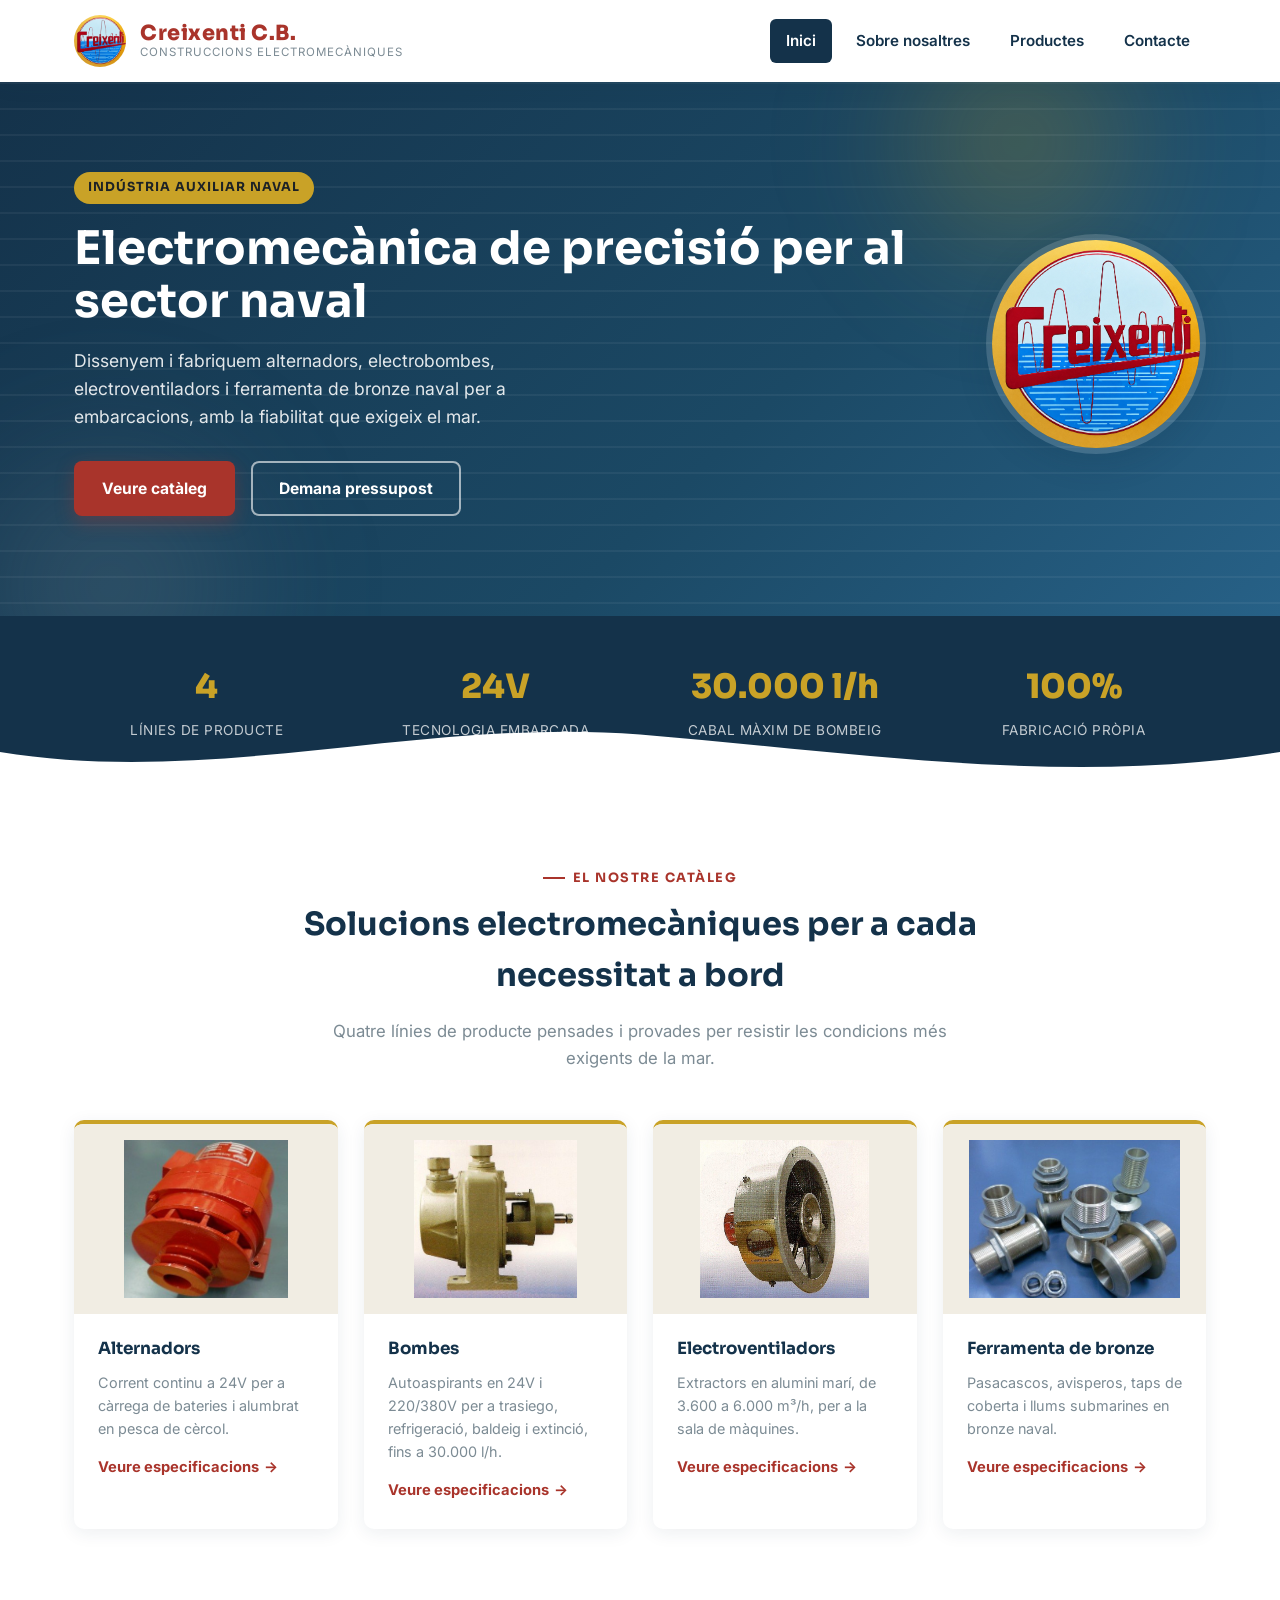
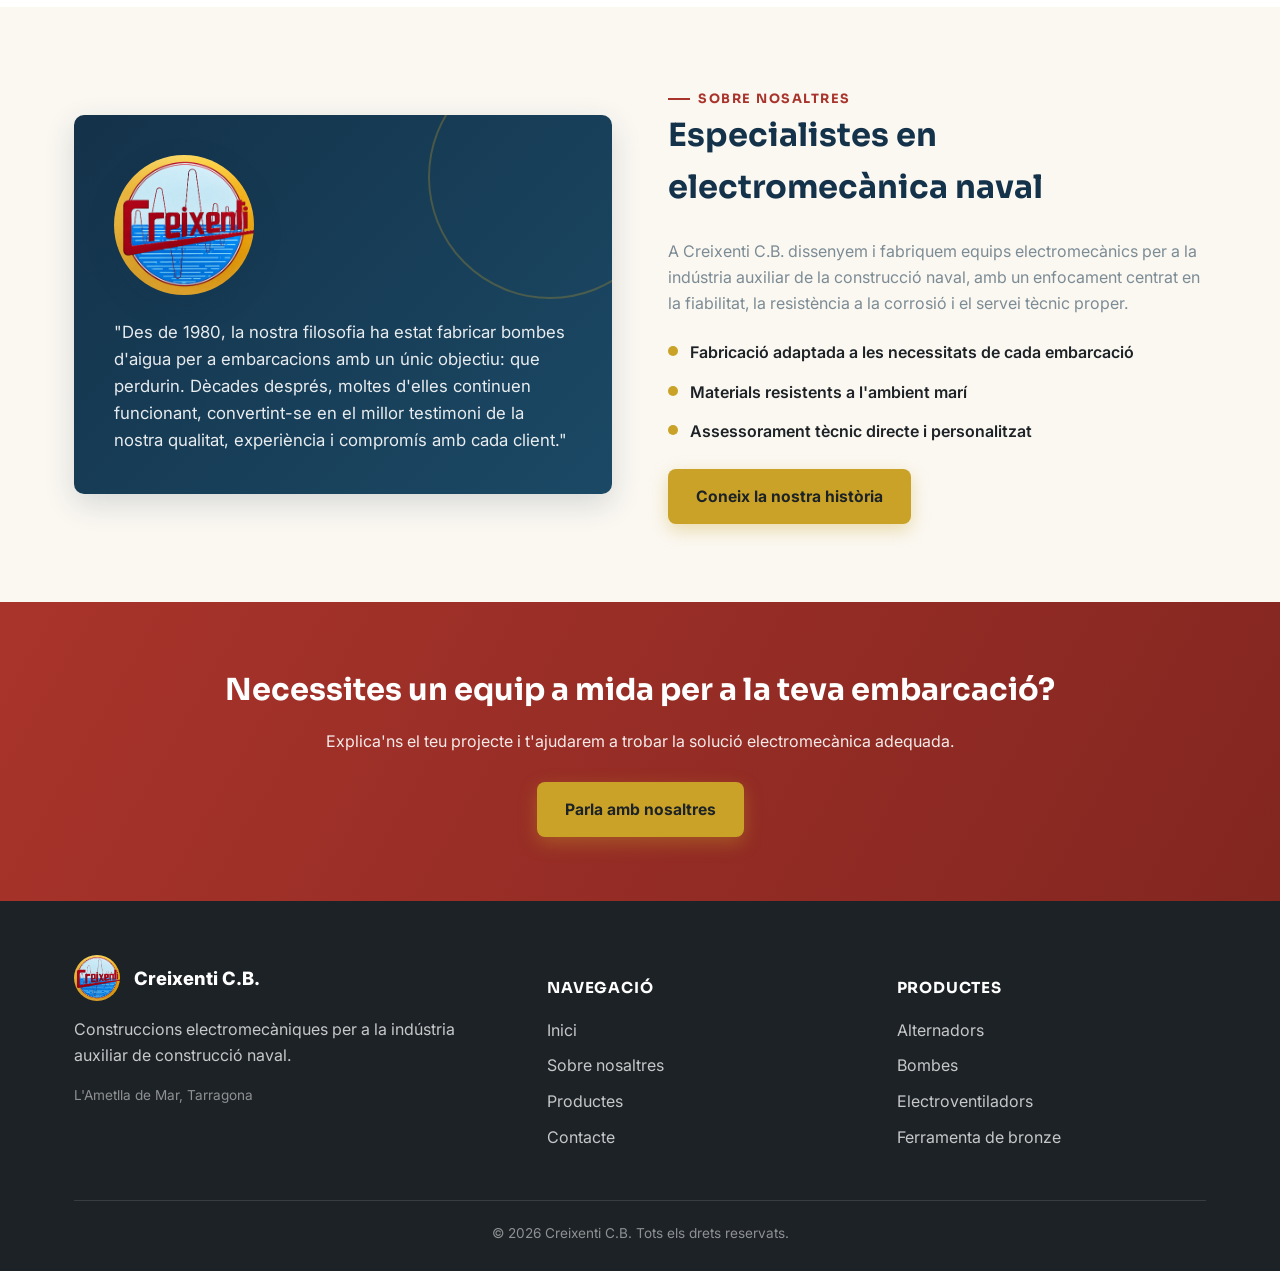
==== commit 0250750d: "Canvia la cita de la secció Sobre nosaltres per la frase de fundació de l'empresa Recull la filosofi" ====
--- a/index.html
+++ b/index.html
@@ -132,7 +132,7 @@
   <div class="container two-col">
     <div class="panel-visual reveal">
       <img src="images/logo-creixenticb.jpeg" alt="Creixenti C.B." style="width:140px;height:140px;border-radius:50%;margin-bottom:24px;box-shadow:var(--shadow-strong);">
-      <p style="color:rgba(255,255,255,0.9); font-size:1.05rem; margin:0;">"Cada component que fabriquem surt a la mar. Per això no deixem res a l'atzar."</p>
+      <p style="color:rgba(255,255,255,0.9); font-size:1.05rem; margin:0;">"Des de 1980, la nostra filosofia ha estat fabricar bombes d'aigua per a embarcacions amb un únic objectiu: que perdurin. Dècades després, moltes d'elles continuen funcionant, convertint-se en el millor testimoni de la nostra qualitat, experiència i compromís amb cada client."</p>
     </div>
     <div class="reveal">
       <span class="section-eyebrow">Sobre nosaltres</span>
